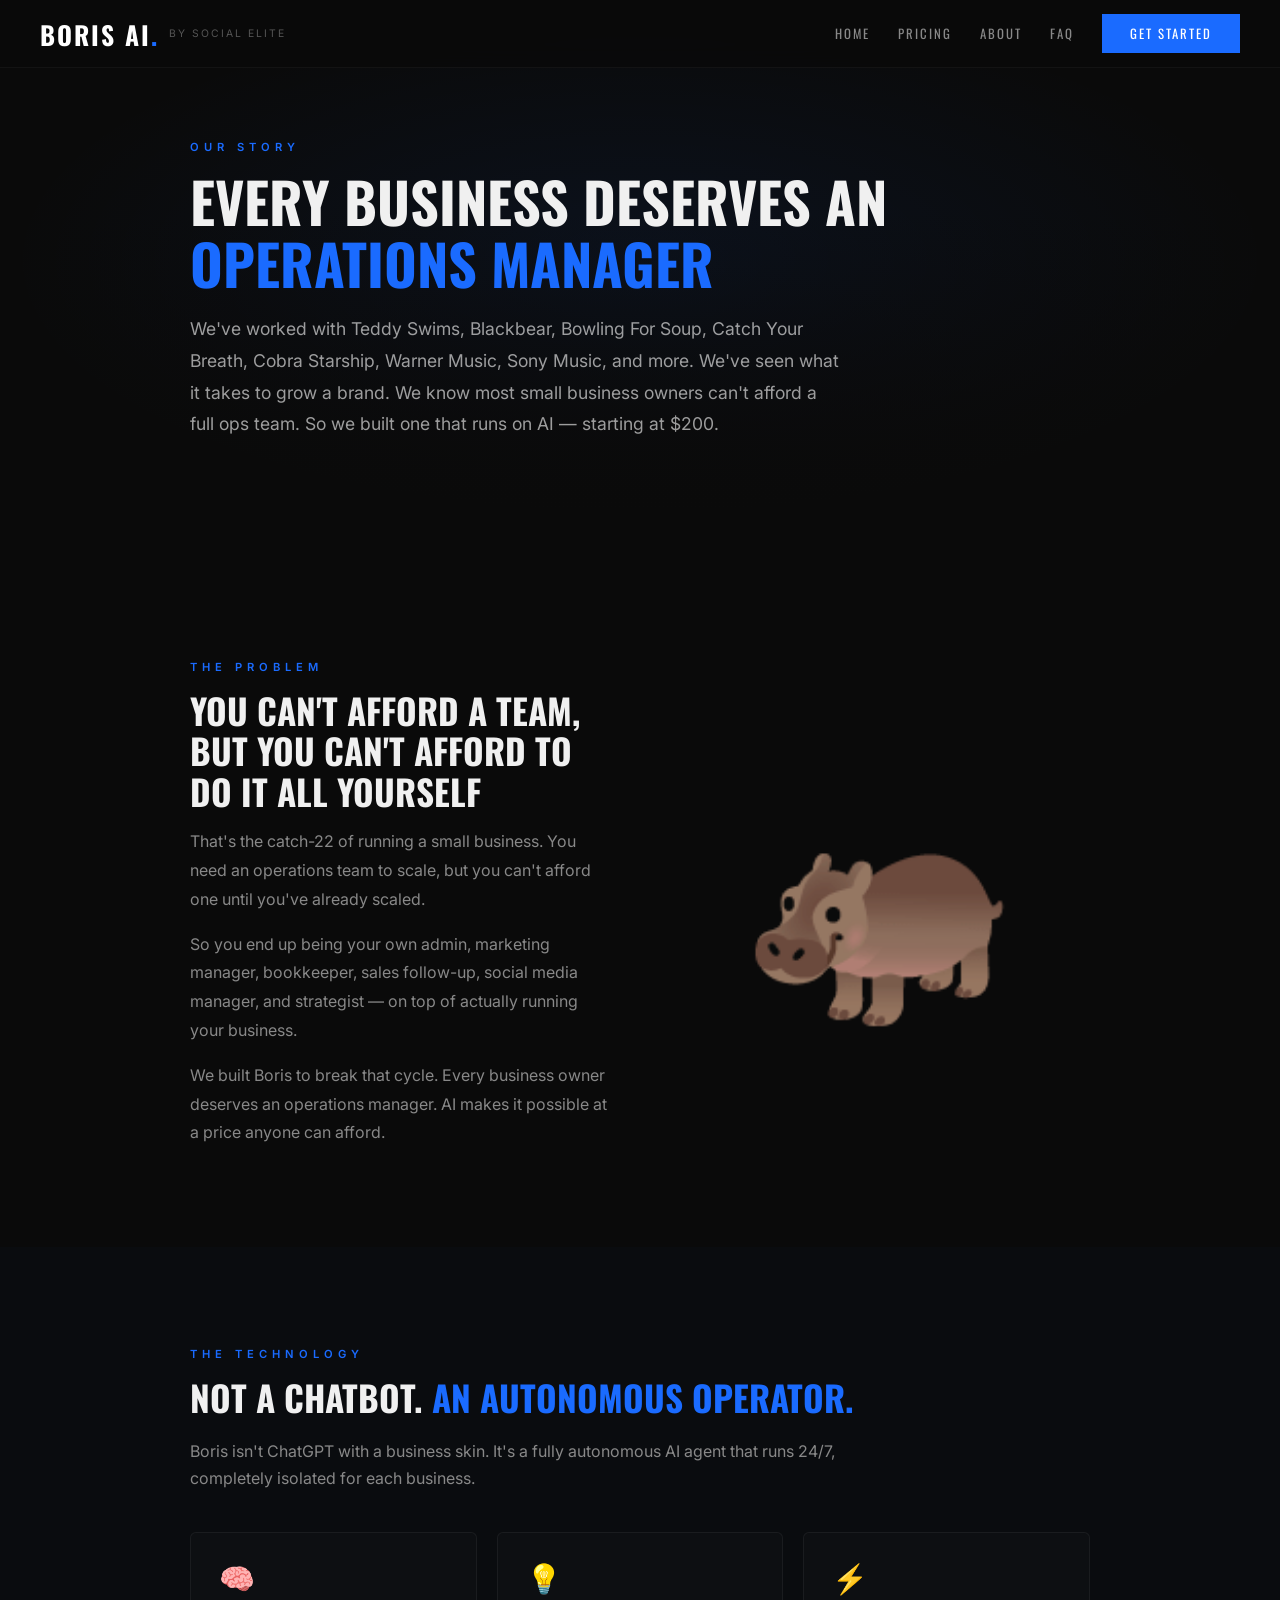
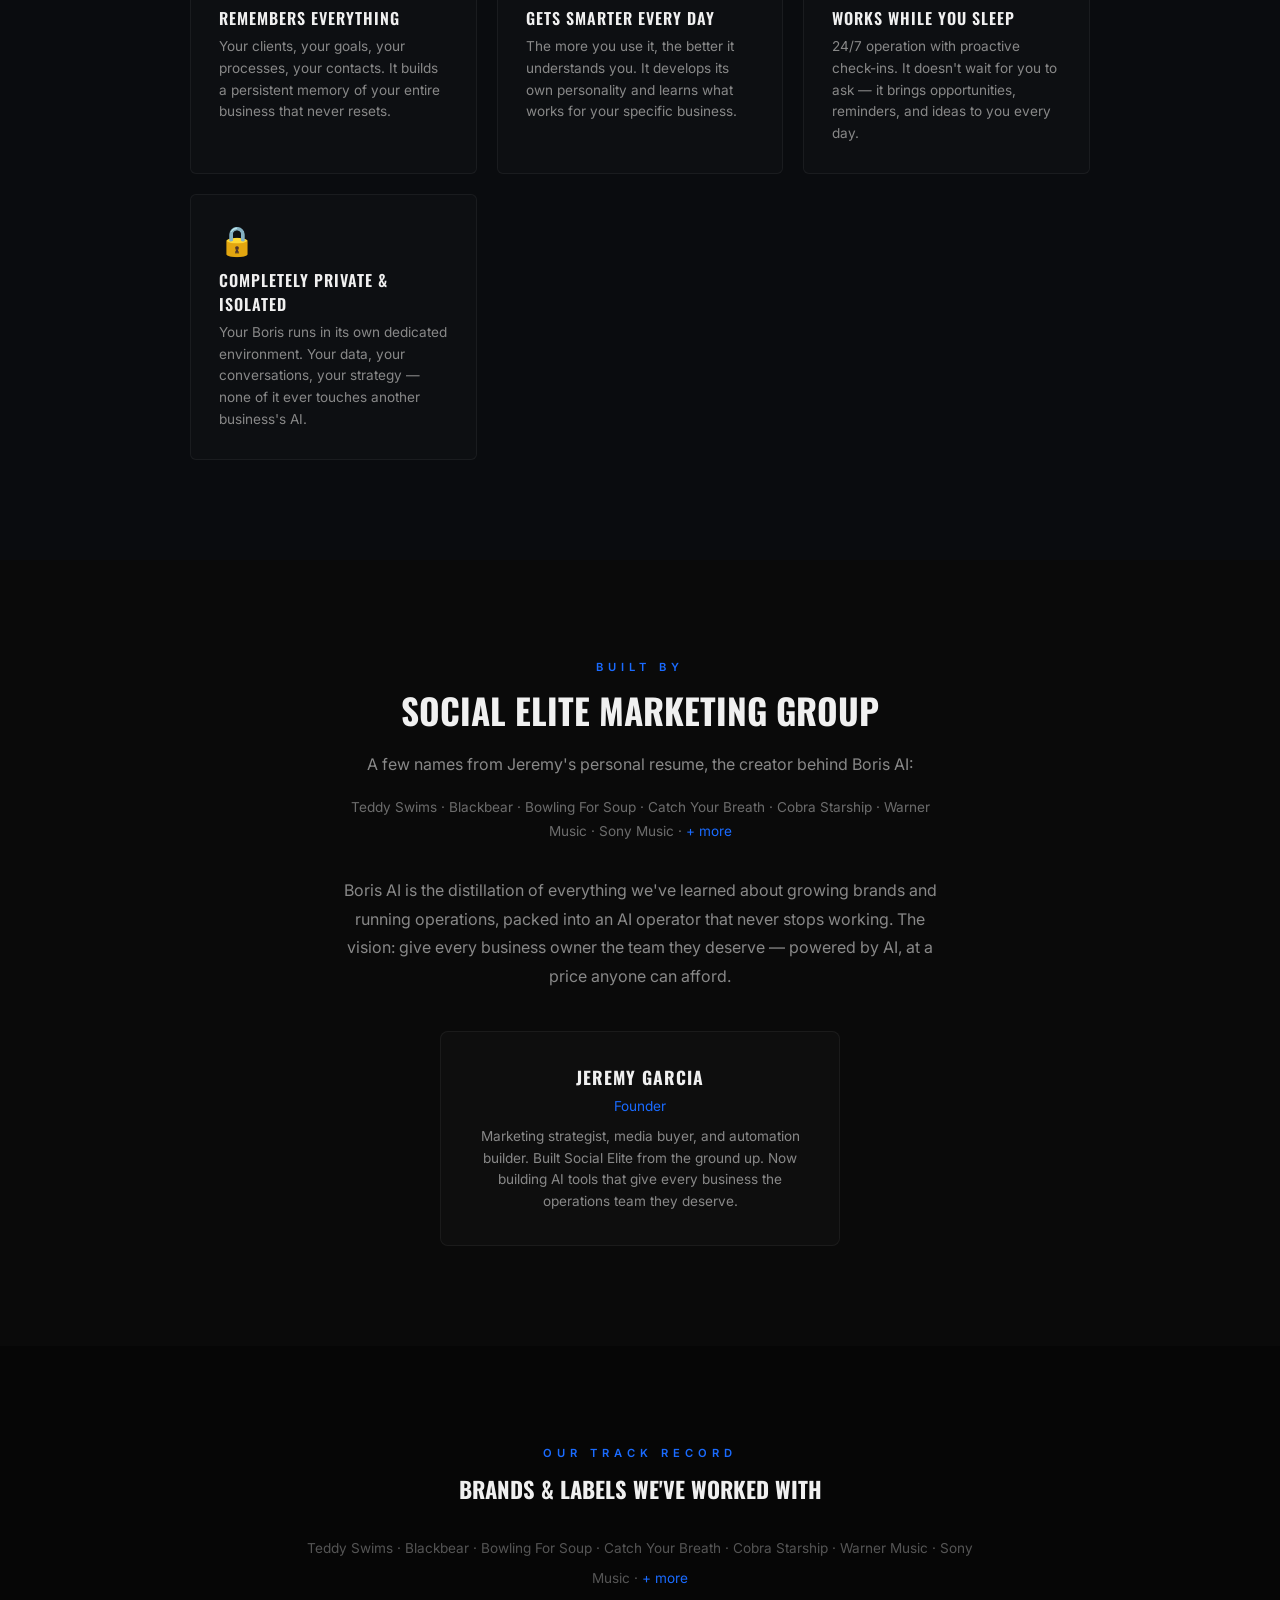
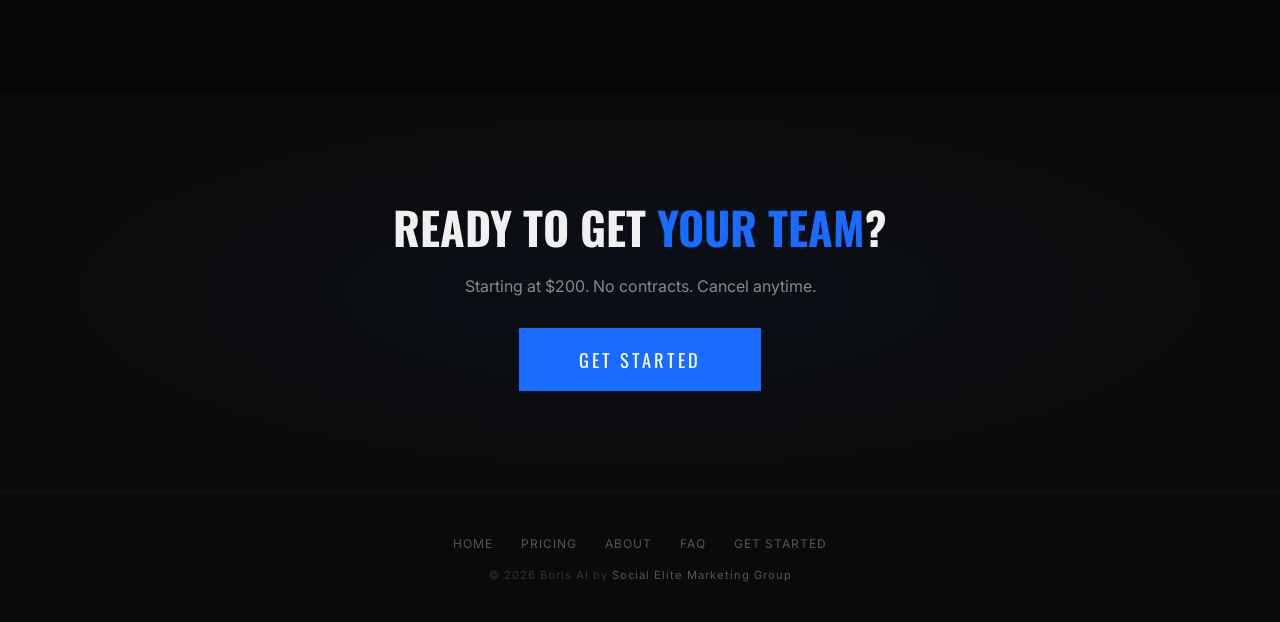
==== about.html @ d29c29d2 "Boris AI v1: business-focused AI operations manager site Complete landing site cloned from Roadie st" ====
<!DOCTYPE html>
<html lang="en">
<head>
    <meta charset="UTF-8">
    <meta name="viewport" content="width=device-width, initial-scale=1.0">
    <title>About — Boris AI</title>
    <meta name="description" content="Built by Social Elite Marketing Group. Jeremy has worked with Teddy Swims, Blackbear, Bowling For Soup, Warner Music, Sony Music, and more. Now we're giving every business an AI operations manager.">
    <meta property="og:title" content="About — Boris AI">
    <meta property="og:description" content="From the team behind campaigns for major brands. Now every business gets an operations manager.">
    <link rel="stylesheet" href="styles.css">
</head>
<body>
    <nav>
        <div class="nav-brand">
            <a href="index.html" class="nav-logo">BORIS AI<span>.</span></a>
            <span class="nav-by">by Social Elite</span>
        </div>
        <button class="nav-toggle" onclick="document.querySelector('.nav-links').classList.toggle('open')">
            <span></span><span></span><span></span>
        </button>
        <div class="nav-links">
            <a href="index.html">Home</a>
            <a href="pricing.html">Pricing</a>
            <a href="about.html">About</a>
            <a href="faq.html">FAQ</a>
            <a href="purchase.html" class="nav-cta">Get Started</a>
        </div>
    </nav>

    <!-- HERO -->
    <section style="padding: 140px 20px 80px; position: relative;">
        <div style="position: absolute; top: 0; left: 0; width: 100%; height: 100%; background: radial-gradient(ellipse at center, rgba(26,107,255,0.08) 0%, transparent 70%); z-index: 0;"></div>
        <div style="position: absolute; bottom: 0; left: 0; width: 100%; height: 60%; background: linear-gradient(to top, var(--dark), transparent); z-index: 1;"></div>
        <div class="section-inner" style="position: relative; z-index: 2;">
            <p class="section-tag">Our Story</p>
            <h1 style="font-family: 'Oswald', sans-serif; font-size: clamp(2rem, 5vw, 3.5rem); font-weight: 800; text-transform: uppercase; margin-bottom: 20px; line-height: 1.1;">
                Every Business Deserves an <span style="color: var(--blue);">Operations Manager</span>
            </h1>
            <p style="font-size: 1.1rem; color: rgba(255,255,255,0.6); line-height: 1.8; max-width: 650px;">We've worked with Teddy Swims, Blackbear, Bowling For Soup, Catch Your Breath, Cobra Starship, Warner Music, Sony Music, and more. We've seen what it takes to grow a brand. We know most small business owners can't afford a full ops team. So we built one that runs on AI — starting at $200.</p>
        </div>
    </section>

    <!-- THE PROBLEM -->
    <section class="section">
        <div class="section-inner">
            <div class="two-col">
                <div>
                    <p class="section-tag">The Problem</p>
                    <h2 style="font-family: 'Oswald', sans-serif; font-size: clamp(1.6rem, 3vw, 2.2rem); font-weight: 700; text-transform: uppercase; margin-bottom: 16px;">You Can't Afford a Team, But You Can't Afford to Do It All Yourself</h2>
                    <p style="color: var(--gray); line-height: 1.8; margin-bottom: 16px;">That's the catch-22 of running a small business. You need an operations team to scale, but you can't afford one until you've already scaled.</p>
                    <p style="color: var(--gray); line-height: 1.8; margin-bottom: 16px;">So you end up being your own admin, marketing manager, bookkeeper, sales follow-up, social media manager, and strategist — on top of actually running your business.</p>
                    <p style="color: var(--gray); line-height: 1.8;">We built Boris to break that cycle. Every business owner deserves an operations manager. AI makes it possible at a price anyone can afford.</p>
                </div>
                <div style="font-size: 14rem; text-align: center; line-height: 1; opacity: 0.8;">
                    &#129435;
                </div>
            </div>
        </div>
    </section>

    <!-- NOT A CHATBOT -->
    <section class="section" style="background: rgba(26,107,255,0.02);">
        <div class="section-inner">
            <p class="section-tag">The Technology</p>
            <h2 style="font-family: 'Oswald', sans-serif; font-size: clamp(1.6rem, 3vw, 2.2rem); font-weight: 700; text-transform: uppercase; margin-bottom: 20px;">Not a Chatbot. <span style="color: var(--blue);">An Autonomous Operator.</span></h2>
            <p class="section-subtitle">Boris isn't ChatGPT with a business skin. It's a fully autonomous AI agent that runs 24/7, completely isolated for each business.</p>

            <div style="display: grid; grid-template-columns: repeat(auto-fit, minmax(250px, 1fr)); gap: 20px; margin-top: 32px;" class="about-grid">
                <div class="feature">
                    <div class="feature-icon">&#129504;</div>
                    <h3>Remembers Everything</h3>
                    <p>Your clients, your goals, your processes, your contacts. It builds a persistent memory of your entire business that never resets.</p>
                </div>
                <div class="feature">
                    <div class="feature-icon">&#128161;</div>
                    <h3>Gets Smarter Every Day</h3>
                    <p>The more you use it, the better it understands you. It develops its own personality and learns what works for your specific business.</p>
                </div>
                <div class="feature">
                    <div class="feature-icon">&#9889;</div>
                    <h3>Works While You Sleep</h3>
                    <p>24/7 operation with proactive check-ins. It doesn't wait for you to ask — it brings opportunities, reminders, and ideas to you every day.</p>
                </div>
                <div class="feature">
                    <div class="feature-icon">&#128274;</div>
                    <h3>Completely Private & Isolated</h3>
                    <p>Your Boris runs in its own dedicated environment. Your data, your conversations, your strategy — none of it ever touches another business's AI.</p>
                </div>
            </div>
        </div>
    </section>

    <!-- BUILT BY -->
    <section class="section">
        <div class="section-inner" style="text-align: center;">
            <p class="section-tag">Built By</p>
            <h2 style="font-family: 'Oswald', sans-serif; font-size: clamp(1.6rem, 3vw, 2.2rem); font-weight: 700; text-transform: uppercase; margin-bottom: 20px;">Social Elite Marketing Group</h2>
            <p style="color: var(--gray); line-height: 1.8; max-width: 600px; margin: 0 auto 16px;">A few names from Jeremy's personal resume, the creator behind Boris AI:</p>
            <p style="font-size: 0.85rem; color: rgba(255,255,255,0.4); text-align: center; max-width: 600px; margin: 0 auto 32px; line-height: 1.8;">
                Teddy Swims &middot; Blackbear &middot; Bowling For Soup &middot; Catch Your Breath &middot; Cobra Starship &middot; Warner Music &middot; Sony Music &middot; <span style="color: var(--blue);">+ more</span>
            </p>
            <p style="color: var(--gray); line-height: 1.8; max-width: 600px; margin: 0 auto 32px;">Boris AI is the distillation of everything we've learned about growing brands and running operations, packed into an AI operator that never stops working. The vision: give every business owner the team they deserve — powered by AI, at a price anyone can afford.</p>

            <div style="background: rgba(255,255,255,0.02); border: 1px solid rgba(255,255,255,0.05); border-radius: 8px; padding: 32px; max-width: 400px; margin: 40px auto 0;">
                <h3 style="font-family: 'Oswald', sans-serif; font-size: 1.1rem; text-transform: uppercase; letter-spacing: 1px; margin-bottom: 8px;">Jeremy Garcia</h3>
                <p style="font-size: 0.85rem; color: var(--blue); margin-bottom: 12px;">Founder</p>
                <p style="font-size: 0.85rem; color: var(--gray); line-height: 1.6;">Marketing strategist, media buyer, and automation builder. Built Social Elite from the ground up. Now building AI tools that give every business the operations team they deserve.</p>
            </div>
        </div>
    </section>

    <!-- PORTFOLIO PROOF -->
    <section class="section" style="background: var(--darker);">
        <div class="section-inner" style="text-align: center;">
            <p class="section-tag">Our Track Record</p>
            <h2 style="font-family: 'Oswald', sans-serif; font-size: 1.4rem; font-weight: 700; text-transform: uppercase; margin-bottom: 32px;">Brands & Labels We've Worked With</h2>
            <p style="color: #555; font-size: 0.85rem; line-height: 2.2; max-width: 700px; margin: 0 auto;">
                Teddy Swims &middot; Blackbear &middot; Bowling For Soup &middot; Catch Your Breath &middot; Cobra Starship &middot; Warner Music &middot; Sony Music &middot; <span style="color: var(--blue);">+ more</span>
            </p>
        </div>
    </section>

    <!-- CTA -->
    <section class="cta-section">
        <div class="cta-content">
            <h2 style="font-family: 'Oswald', sans-serif; font-size: clamp(1.8rem, 4vw, 2.8rem); font-weight: 800; text-transform: uppercase; margin-bottom: 16px;">Ready to Get <span style="color: var(--blue);">Your Team</span>?</h2>
            <p>Starting at $200. No contracts. Cancel anytime.</p>
            <a href="purchase.html" class="btn-primary">Get Started</a>
        </div>
    </section>

    <!-- FOOTER -->
    <footer>
        <div class="footer-links">
            <a href="index.html">Home</a>
            <a href="pricing.html">Pricing</a>
            <a href="about.html">About</a>
            <a href="faq.html">FAQ</a>
            <a href="purchase.html">Get Started</a>
        </div>
        <p>&copy; 2026 Boris AI by <a href="https://socialelitemarketinggroup.com">Social Elite Marketing Group</a></p>
    </footer>
</body>
</html>
---- styles.css ----
/* ============================================
   BORIS AI — Shared Styles
   Dark, premium, business operations aesthetic
   ============================================ */

@import url('https://fonts.googleapis.com/css2?family=Oswald:wght@400;600;700;800&family=Inter:wght@300;400;500;600&display=swap');

:root {
    --blue: #1a6bff;
    --blue-light: #4d8bff;
    --dark: #0a0a0a;
    --darker: #060606;
    --gray: #888;
    --light: #f0f0f0;
    --accent: #4d8bff;
}

* { margin: 0; padding: 0; box-sizing: border-box; }

body {
    background: var(--dark);
    color: var(--light);
    font-family: 'Inter', sans-serif;
    overflow-x: hidden;
}

/* ---- NAVIGATION ---- */
nav {
    position: fixed; top: 0; width: 100%;
    padding: 14px 40px;
    display: flex; justify-content: space-between; align-items: center;
    z-index: 100;
    background: rgba(10,10,10,0.92);
    backdrop-filter: blur(12px);
    border-bottom: 1px solid rgba(255,255,255,0.04);
}
.nav-brand { display: flex; align-items: center; gap: 10px; }
.nav-logo {
    font-family: 'Oswald', sans-serif;
    font-size: 1.6rem; font-weight: 800;
    letter-spacing: 2px; color: #fff;
    text-decoration: none;
}
.nav-logo span { color: var(--blue); }
.nav-by { font-size: 0.65rem; color: #555; letter-spacing: 2px; text-transform: uppercase; }
.nav-links { display: flex; align-items: center; gap: 28px; }
.nav-links a {
    font-family: 'Oswald', sans-serif;
    font-size: 0.8rem; letter-spacing: 2px;
    text-transform: uppercase; text-decoration: none;
    color: var(--gray); transition: color 0.3s;
}
.nav-links a:hover { color: #fff; }
.nav-cta {
    padding: 10px 28px;
    background: var(--blue); color: #fff !important;
    text-decoration: none;
    font-family: 'Oswald', sans-serif;
    font-size: 0.85rem; letter-spacing: 2px;
    text-transform: uppercase; transition: 0.3s;
}
.nav-cta:hover { background: var(--blue-light); }

/* ---- BUTTONS ---- */
.btn-primary {
    display: inline-block;
    padding: 18px 60px;
    background: var(--blue); color: #fff;
    text-decoration: none;
    font-family: 'Oswald', sans-serif;
    font-size: 1.15rem; letter-spacing: 3px;
    text-transform: uppercase;
    transition: 0.3s; border: none; cursor: pointer;
}
.btn-primary:hover { background: var(--blue-light); transform: scale(1.03); }
.btn-outline {
    display: inline-block;
    padding: 14px 40px;
    border: 1px solid rgba(255,255,255,0.15);
    color: #aaa; text-decoration: none;
    font-family: 'Oswald', sans-serif;
    font-size: 0.85rem; letter-spacing: 2px;
    text-transform: uppercase; transition: 0.3s;
}
.btn-outline:hover { border-color: var(--blue); color: var(--blue); }

/* ---- HERO ---- */
.hero {
    min-height: 100vh;
    display: flex; flex-direction: column;
    justify-content: center; align-items: center;
    text-align: center;
    padding: 120px 20px 80px;
    position: relative;
}
.hero::before {
    content: ''; position: absolute; top: 0; left: 0;
    width: 100%; height: 100%;
    background: radial-gradient(ellipse at center, rgba(26,107,255,0.08) 0%, transparent 70%);
    z-index: 0;
}
.hero::after {
    content: ''; position: absolute; bottom: 0; left: 0;
    width: 100%; height: 40%;
    background: linear-gradient(to top, var(--dark), transparent);
    z-index: 1;
}
.hero-content { position: relative; z-index: 2; max-width: 850px; }
.hero-tag {
    font-size: 0.85rem; letter-spacing: 5px;
    text-transform: uppercase; color: var(--blue);
    margin-bottom: 20px; font-weight: 500;
}
.hero h1 {
    font-family: 'Oswald', sans-serif;
    font-size: clamp(2.5rem, 7vw, 4.8rem);
    font-weight: 800; text-transform: uppercase;
    line-height: 1.05; margin-bottom: 24px;
}
.hero h1 span { color: var(--blue); }
.hero-sub {
    font-size: 1.1rem; color: rgba(255,255,255,0.6);
    max-width: 620px; margin: 0 auto 40px;
    line-height: 1.7; font-weight: 300;
}
.hero-price {
    font-family: 'Oswald', sans-serif;
    font-size: 3rem; font-weight: 800; margin-bottom: 4px;
}
.hero-price-note {
    font-size: 0.85rem; color: var(--gray);
    margin-bottom: 32px; letter-spacing: 1px;
}
.hero-proof {
    margin-top: 32px; font-size: 0.75rem;
    color: #444; letter-spacing: 1px; text-transform: uppercase;
}

/* ---- PROOF BAR ---- */
.proof-bar {
    background: var(--darker); padding: 20px;
    text-align: center;
    border-top: 1px solid rgba(255,255,255,0.03);
    border-bottom: 1px solid rgba(255,255,255,0.03);
}
.proof-bar p { font-size: 0.8rem; color: #555; letter-spacing: 2px; text-transform: uppercase; }
.proof-bar span { color: var(--blue); font-weight: 600; }

/* ---- SECTIONS ---- */
.section { padding: 100px 20px; }
.section-inner { max-width: 900px; margin: 0 auto; }
.section-tag {
    font-size: 0.7rem; letter-spacing: 5px;
    text-transform: uppercase; color: var(--blue);
    margin-bottom: 16px; font-weight: 600;
}
.section h2 {
    font-family: 'Oswald', sans-serif;
    font-size: clamp(1.8rem, 4vw, 2.8rem);
    font-weight: 700; text-transform: uppercase;
    margin-bottom: 20px; line-height: 1.15;
}
.section-subtitle {
    font-size: 1rem; color: var(--gray);
    line-height: 1.7; margin-bottom: 40px; max-width: 650px;
}

/* ---- PAIN LIST ---- */
.pain-list { list-style: none; }
.pain-list li {
    padding: 14px 0;
    border-bottom: 1px solid rgba(255,255,255,0.04);
    font-size: 1rem; color: #bbb;
    display: flex; gap: 12px; align-items: flex-start;
}
.pain-list li::before {
    content: '\2715'; color: var(--blue);
    font-weight: 700; font-size: 1.1rem;
    flex-shrink: 0; margin-top: 1px;
}

/* ---- TWO COLUMNS ---- */
.two-col {
    display: grid; grid-template-columns: 1fr 1fr;
    gap: 60px; align-items: center; margin-top: 40px;
}
.two-col img { width: 100%; border-radius: 4px; }

/* ---- FEATURES GRID ---- */
.features {
    display: grid;
    grid-template-columns: repeat(auto-fit, minmax(260px, 1fr));
    gap: 20px; margin-top: 40px;
}
.feature {
    background: rgba(255,255,255,0.015);
    border: 1px solid rgba(255,255,255,0.05);
    border-radius: 6px; padding: 28px; transition: 0.3s;
}
.feature:hover { border-color: rgba(26,107,255,0.3); background: rgba(26,107,255,0.03); }
.feature-icon { font-size: 1.8rem; margin-bottom: 10px; }
.feature h3 {
    font-family: 'Oswald', sans-serif;
    font-size: 1rem; font-weight: 600;
    text-transform: uppercase; letter-spacing: 1px;
    margin-bottom: 6px;
}
.feature p { font-size: 0.85rem; color: var(--gray); line-height: 1.6; }

/* ---- TABS ---- */
.tabs {
    display: flex; gap: 0; margin-bottom: 40px;
    border-bottom: 2px solid rgba(255,255,255,0.06);
}
.tab {
    padding: 14px 28px;
    font-family: 'Oswald', sans-serif;
    font-size: 0.9rem; letter-spacing: 2px;
    text-transform: uppercase; color: var(--gray);
    cursor: pointer; transition: 0.3s;
    border-bottom: 2px solid transparent;
    margin-bottom: -2px;
}
.tab.active { color: var(--blue); border-bottom-color: var(--blue); }
.tab:hover { color: #ddd; }
.tab-content { display: none; }
.tab-content.active { display: block; }

/* ---- STEPS ---- */
.steps { counter-reset: step; margin-top: 40px; }
.step {
    display: flex; gap: 24px; padding: 28px 0;
    border-bottom: 1px solid rgba(255,255,255,0.04);
    align-items: flex-start;
}
.step-num {
    counter-increment: step;
    font-family: 'Oswald', sans-serif;
    font-size: 2.5rem; font-weight: 800;
    color: var(--blue); line-height: 1;
    flex-shrink: 0; width: 50px;
}
.step-num::before { content: counter(step); }
.step h3 {
    font-family: 'Oswald', sans-serif;
    font-size: 1.15rem; font-weight: 600;
    text-transform: uppercase; letter-spacing: 1px;
    margin-bottom: 4px;
}
.step p { font-size: 0.9rem; color: var(--gray); line-height: 1.6; }

/* ---- VALUE STACK ---- */
.stack-bg {
    background: linear-gradient(180deg, transparent 0%, rgba(26,107,255,0.03) 50%, transparent 100%);
}
.stack-items { max-width: 700px; margin: 40px auto 0; }
.stack-item {
    display: flex; justify-content: space-between; align-items: center;
    padding: 12px 0; border-bottom: 1px solid rgba(255,255,255,0.04);
}
.stack-item span:first-child { font-size: 0.95rem; color: #ccc; }
.stack-item span:last-child {
    font-family: 'Oswald', sans-serif;
    font-size: 0.95rem; color: #555; text-decoration: line-through;
}
.stack-total {
    display: flex; justify-content: space-between; align-items: center;
    padding: 24px 0; margin-top: 16px;
    border-top: 2px solid var(--blue);
    max-width: 700px; margin-left: auto; margin-right: auto;
}
.stack-total span:first-child {
    font-family: 'Oswald', sans-serif;
    font-size: 1.3rem; font-weight: 700;
    text-transform: uppercase; letter-spacing: 2px;
}
.stack-total span:last-child {
    font-family: 'Oswald', sans-serif;
    font-size: 2.5rem; font-weight: 800; color: var(--blue);
}

/* ---- CTA SECTION ---- */
.cta-section {
    padding: 100px 20px; text-align: center; position: relative;
}
.cta-section::before {
    content: ''; position: absolute; top: 0; left: 0;
    width: 100%; height: 100%;
    background: radial-gradient(ellipse at center, rgba(26,107,255,0.06) 0%, transparent 70%);
    z-index: 0;
}
.cta-content { position: relative; z-index: 1; }
.cta-content h2 {
    font-family: 'Oswald', sans-serif;
    font-size: clamp(2rem, 5vw, 3.5rem);
    font-weight: 800; text-transform: uppercase; margin-bottom: 16px;
}
.cta-content h2 span { color: var(--blue); }
.cta-content p {
    font-size: 1rem; color: var(--gray);
    margin-bottom: 32px; max-width: 550px;
    margin-left: auto; margin-right: auto;
}
.guarantee { margin-top: 20px; font-size: 0.8rem; color: #555; letter-spacing: 1px; }

/* ---- FAQ GRID ---- */
.faq-grid {
    margin-top: 40px;
    display: grid;
    grid-template-columns: repeat(auto-fit, minmax(300px, 1fr));
    gap: 24px;
}
.faq-item {
    padding: 24px;
    background: rgba(255,255,255,0.015);
    border: 1px solid rgba(255,255,255,0.04);
    border-radius: 4px;
}
.faq-q { font-weight: 600; font-size: 0.95rem; margin-bottom: 8px; color: #ddd; }
.faq-a { font-size: 0.85rem; color: var(--gray); line-height: 1.6; }

/* ---- PRICING CARDS ---- */
.pricing-grid {
    display: grid;
    grid-template-columns: repeat(auto-fit, minmax(280px, 1fr));
    gap: 24px; text-align: left;
}
.price-card {
    background: rgba(255,255,255,0.02);
    border: 1px solid rgba(255,255,255,0.06);
    border-radius: 8px; padding: 36px 28px;
    position: relative;
}
.price-card.featured {
    background: rgba(26,107,255,0.06);
    border: 2px solid var(--blue);
    transform: scale(1.02);
}
.price-card .badge {
    position: absolute; top: -12px; left: 50%;
    transform: translateX(-50%);
    background: var(--blue); color: #fff;
    font-family: 'Oswald', sans-serif;
    font-size: 0.7rem; letter-spacing: 2px;
    padding: 4px 16px; text-transform: uppercase;
}
.price-card .tier-name {
    font-family: 'Oswald', sans-serif;
    font-size: 0.75rem; letter-spacing: 3px;
    text-transform: uppercase; color: var(--gray);
    margin-bottom: 8px;
}
.price-card.featured .tier-name { color: var(--blue); }
.price-card .tier-price {
    font-family: 'Oswald', sans-serif;
    font-size: 2.8rem; font-weight: 800; margin-bottom: 4px;
}
.price-card .tier-note {
    font-size: 0.8rem; color: var(--gray); margin-bottom: 24px;
}
.price-card ul { list-style: none; margin-bottom: 28px; }
.price-card li {
    padding: 6px 0; font-size: 0.85rem; color: #bbb;
}
.price-card li.highlight { color: #ddd; font-weight: 500; }
.price-card .tier-cost {
    font-size: 0.75rem; color: #666; margin-bottom: 12px;
}
.price-card .btn-primary {
    display: block; text-align: center;
    padding: 14px; font-size: 0.95rem;
}

/* ---- ADD-ONS ---- */
.addon-grid {
    display: grid;
    grid-template-columns: repeat(auto-fit, minmax(240px, 1fr));
    gap: 16px; margin-top: 30px;
}
.addon-card {
    background: rgba(255,255,255,0.02);
    border: 1px solid rgba(255,255,255,0.06);
    border-radius: 8px; padding: 24px;
}
.addon-card h4 {
    font-family: 'Oswald', sans-serif;
    font-size: 0.9rem; font-weight: 600;
    text-transform: uppercase; letter-spacing: 1px;
    margin-bottom: 6px;
}
.addon-card .addon-price {
    font-family: 'Oswald', sans-serif;
    font-size: 1.3rem; font-weight: 800;
    color: var(--blue); margin-bottom: 8px;
}
.addon-card p { font-size: 0.8rem; color: var(--gray); line-height: 1.5; }

/* ---- PURCHASE FLOW ---- */
.flow-steps {
    display: flex; justify-content: center;
    gap: 0; margin: 50px 0 60px; flex-wrap: wrap;
}
.flow-step {
    text-align: center; padding: 20px 24px;
    position: relative; flex: 1; min-width: 160px;
}
.flow-step-num {
    width: 48px; height: 48px;
    border-radius: 50%;
    background: rgba(26,107,255,0.15);
    border: 2px solid var(--blue);
    display: flex; align-items: center; justify-content: center;
    font-family: 'Oswald', sans-serif;
    font-size: 1.2rem; font-weight: 800; color: var(--blue);
    margin: 0 auto 12px;
}
.flow-step h4 {
    font-family: 'Oswald', sans-serif;
    font-size: 0.85rem; letter-spacing: 2px;
    text-transform: uppercase; margin-bottom: 4px;
}
.flow-step p { font-size: 0.75rem; color: var(--gray); }
.flow-step::after {
    content: ''; position: absolute;
    top: 42px; right: -20px;
    width: 40px; height: 2px;
    background: rgba(255,255,255,0.06);
}
.flow-step:last-child::after { display: none; }

/* ---- FORMS ---- */
.form-group { margin-bottom: 20px; }
.form-group label {
    display: block; margin-bottom: 6px;
    font-family: 'Oswald', sans-serif;
    font-size: 0.8rem; letter-spacing: 2px;
    text-transform: uppercase; color: var(--gray);
}
.form-group input,
.form-group select,
.form-group textarea {
    width: 100%; padding: 14px 16px;
    background: rgba(255,255,255,0.04);
    border: 1px solid rgba(255,255,255,0.08);
    border-radius: 4px; color: #fff;
    font-family: 'Inter', sans-serif;
    font-size: 0.9rem; transition: 0.3s;
}
.form-group input:focus,
.form-group select:focus,
.form-group textarea:focus {
    outline: none;
    border-color: var(--blue);
    background: rgba(26,107,255,0.04);
}
.form-group select option { background: #111; }

/* ---- ABOUT / TEAM ---- */
.team-card {
    display: flex; gap: 30px;
    align-items: center;
    padding: 30px;
    background: rgba(255,255,255,0.02);
    border: 1px solid rgba(255,255,255,0.06);
    border-radius: 8px;
}
.team-card img {
    width: 120px; height: 120px;
    border-radius: 50%; object-fit: cover;
    border: 2px solid var(--blue);
}
.team-card h3 {
    font-family: 'Oswald', sans-serif;
    font-size: 1.2rem; font-weight: 700;
    text-transform: uppercase; letter-spacing: 1px;
    margin-bottom: 4px;
}
.team-card .team-role {
    font-size: 0.8rem; color: var(--blue);
    letter-spacing: 2px; text-transform: uppercase;
    margin-bottom: 10px;
}
.team-card p { font-size: 0.85rem; color: var(--gray); line-height: 1.6; }

/* ---- SUCCESS PAGE ---- */
.success-icon {
    font-size: 4rem; margin-bottom: 20px;
}
.success-steps {
    max-width: 600px; margin: 40px auto 0;
    text-align: left;
}
.success-step {
    display: flex; gap: 16px;
    padding: 20px 0;
    border-bottom: 1px solid rgba(255,255,255,0.04);
}
.success-step-icon {
    width: 40px; height: 40px;
    border-radius: 50%;
    background: rgba(26,107,255,0.1);
    display: flex; align-items: center; justify-content: center;
    font-size: 1.2rem; flex-shrink: 0;
}
.success-step h4 {
    font-family: 'Oswald', sans-serif;
    font-size: 0.95rem; font-weight: 600;
    text-transform: uppercase; letter-spacing: 1px;
    margin-bottom: 4px;
}
.success-step p { font-size: 0.85rem; color: var(--gray); line-height: 1.5; }

/* ---- FOOTER ---- */
footer {
    text-align: center; padding: 40px 20px;
    border-top: 1px solid rgba(255,255,255,0.04);
}
footer .footer-links {
    margin-bottom: 16px;
}
footer .footer-links a {
    color: #555; text-decoration: none;
    font-size: 0.75rem; letter-spacing: 1px;
    text-transform: uppercase; margin: 0 12px;
    transition: color 0.3s;
}
footer .footer-links a:hover { color: var(--blue); }
footer p { color: #333; font-size: 0.7rem; letter-spacing: 1px; }
footer a { color: #555; text-decoration: none; }

/* ---- PAGE HERO (smaller, for inner pages) ---- */
.page-hero {
    padding: 140px 20px 60px;
    text-align: center;
    position: relative;
}
.page-hero::before {
    content: ''; position: absolute; top: 0; left: 0;
    width: 100%; height: 100%;
    background: radial-gradient(ellipse at center, rgba(26,107,255,0.06) 0%, transparent 70%);
    z-index: 0;
}
.page-hero-content { position: relative; z-index: 1; }
.page-hero h1 {
    font-family: 'Oswald', sans-serif;
    font-size: clamp(2rem, 5vw, 3.5rem);
    font-weight: 800; text-transform: uppercase;
    line-height: 1.1; margin-bottom: 16px;
}
.page-hero h1 span { color: var(--blue); }
.page-hero p {
    font-size: 1rem; color: var(--gray);
    max-width: 550px; margin: 0 auto;
    line-height: 1.7;
}

/* ---- MOBILE HAMBURGER ---- */
.nav-toggle { display: none; background: none; border: none; cursor: pointer; padding: 4px; }
.nav-toggle span {
    display: block; width: 24px; height: 2px;
    background: #fff; margin: 5px 0; transition: 0.3s;
}

/* ---- FAQ ACCORDION ---- */
.faq-accordion { margin-top: 20px; }
.faq-acc-item { border-bottom: 1px solid rgba(255,255,255,0.06); }
.faq-acc-q {
    display: flex; justify-content: space-between; align-items: center;
    padding: 24px 0; cursor: pointer; transition: 0.3s;
}
.faq-acc-q:hover { color: var(--blue); }
.faq-acc-q span:first-child {
    font-family: 'Oswald', sans-serif;
    font-size: 1.05rem; font-weight: 600;
    text-transform: uppercase; letter-spacing: 1px;
}
.faq-arrow {
    font-family: 'Oswald', sans-serif;
    font-size: 1.5rem; color: var(--blue);
    transition: transform 0.3s; flex-shrink: 0;
}
.faq-acc-item.open .faq-arrow { transform: rotate(45deg); }
.faq-acc-a {
    max-height: 0; overflow: hidden;
    transition: max-height 0.4s ease, padding 0.4s ease;
    padding: 0 0;
}
.faq-acc-item.open .faq-acc-a {
    max-height: 500px; padding: 0 0 24px;
}
.faq-acc-a p {
    font-size: 0.9rem; color: var(--gray);
    line-height: 1.7; margin-bottom: 10px;
}
.faq-acc-a p:last-child { margin-bottom: 0; }

/* ---- RESPONSIVE ---- */
@media (max-width: 768px) {
    .two-col { grid-template-columns: 1fr; gap: 30px; }
    .pricing-grid { grid-template-columns: 1fr; }
    .price-card.featured { transform: none; }
    .flow-steps { flex-direction: column; align-items: center; }
    .flow-step::after { display: none; }
    .team-card { flex-direction: column; text-align: center; }
    .about-grid { grid-template-columns: 1fr !important; }
}

@media (max-width: 600px) {
    nav { padding: 10px 16px; }
    .nav-by { display: none; }
    .nav-links { display: none; position: absolute; top: 100%; left: 0; width: 100%; flex-direction: column; background: rgba(10,10,10,0.98); padding: 20px; gap: 16px; border-bottom: 1px solid rgba(255,255,255,0.04); }
    .nav-links.open { display: flex; }
    .nav-toggle { display: block; }
    .hero { padding: 100px 16px 60px; }
    .step { flex-direction: column; gap: 10px; }
    .step-num { width: auto; }
    .features { grid-template-columns: 1fr; }
    .tabs { flex-wrap: wrap; }
    .tab { padding: 10px 16px; font-size: 0.8rem; }
    .faq-grid { grid-template-columns: 1fr; }
    .addon-grid { grid-template-columns: 1fr; }
}

/* Client Pill Badges */
.client-pill {
    display: inline-block;
    padding: 8px 16px;
    background: rgba(255,255,255,0.06);
    border: 1px solid rgba(255,255,255,0.1);
    border-radius: 50px;
    font-size: 0.8rem;
    color: rgba(255,255,255,0.8);
    letter-spacing: 0.5px;
    white-space: nowrap;
    transition: all 0.3s;
}
.client-pill:hover {
    background: rgba(26,107,255,0.15);
    border-color: var(--blue);
    color: #fff;
}
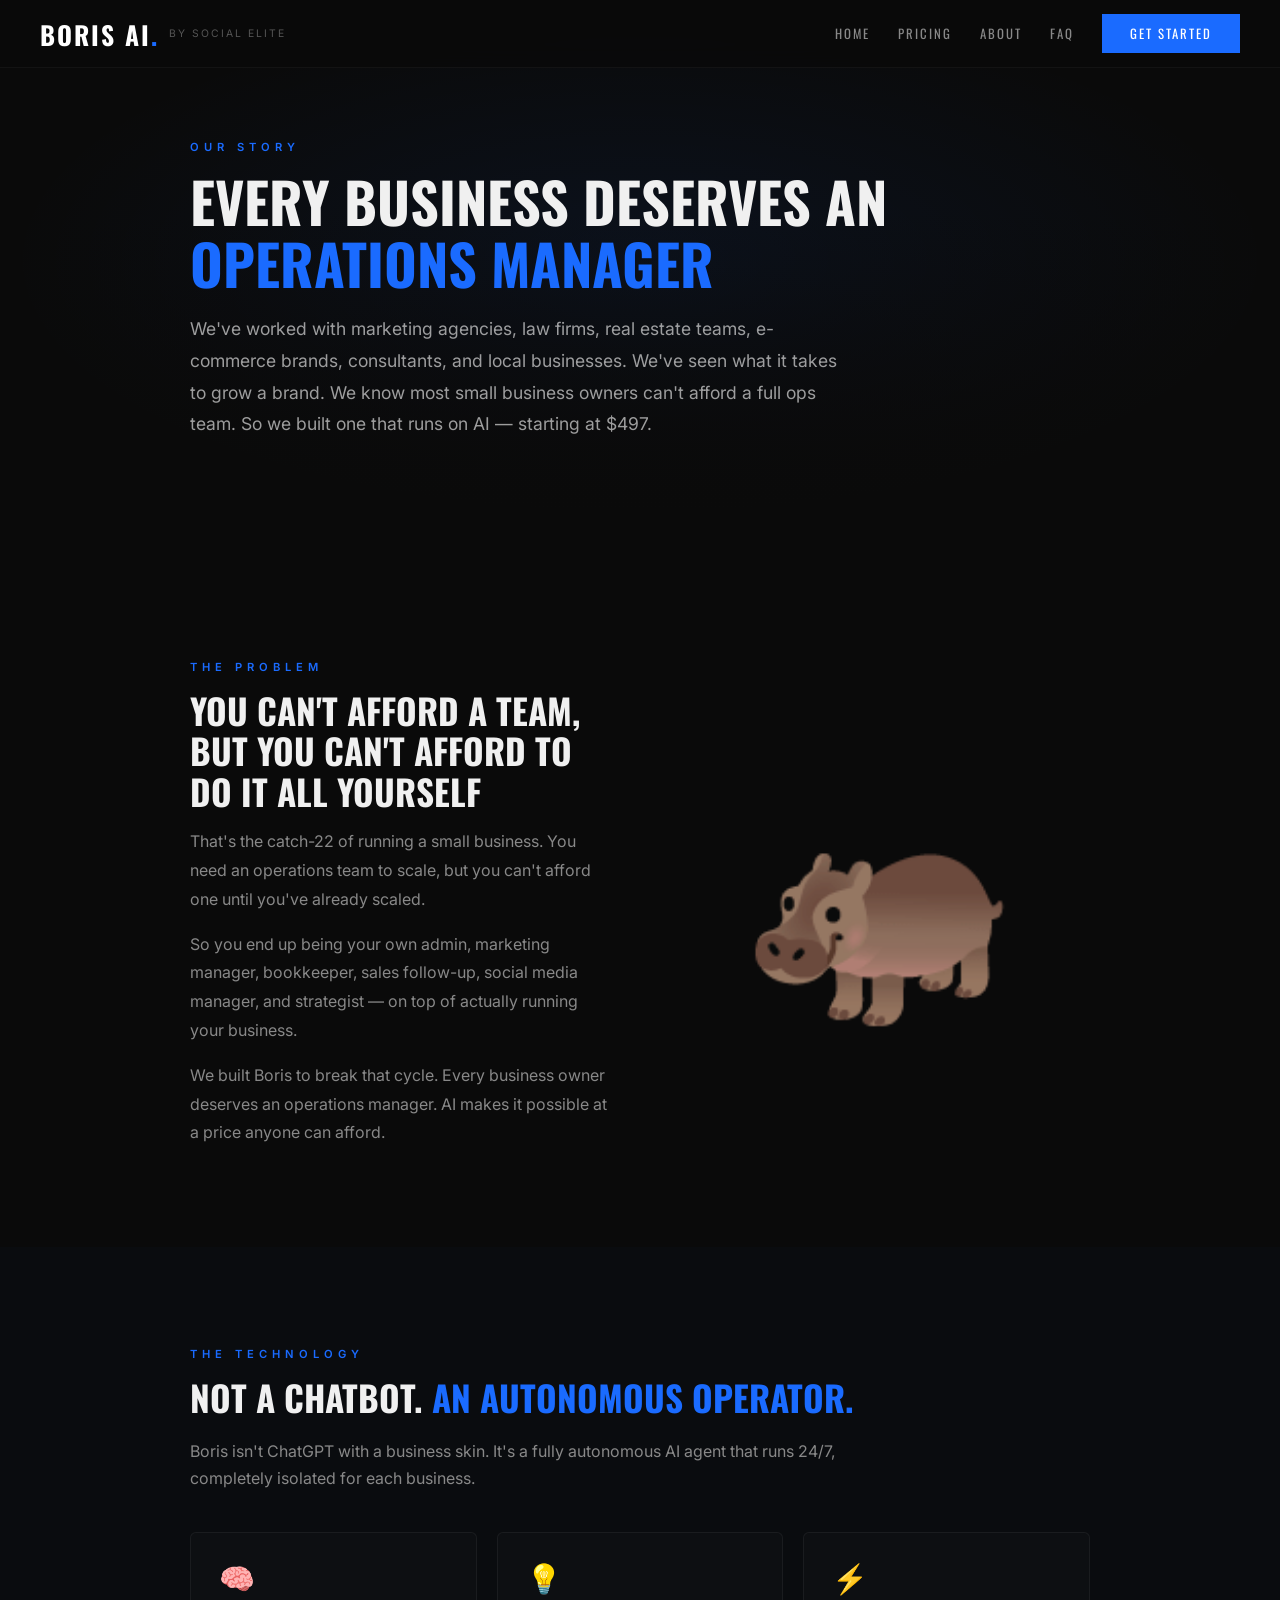
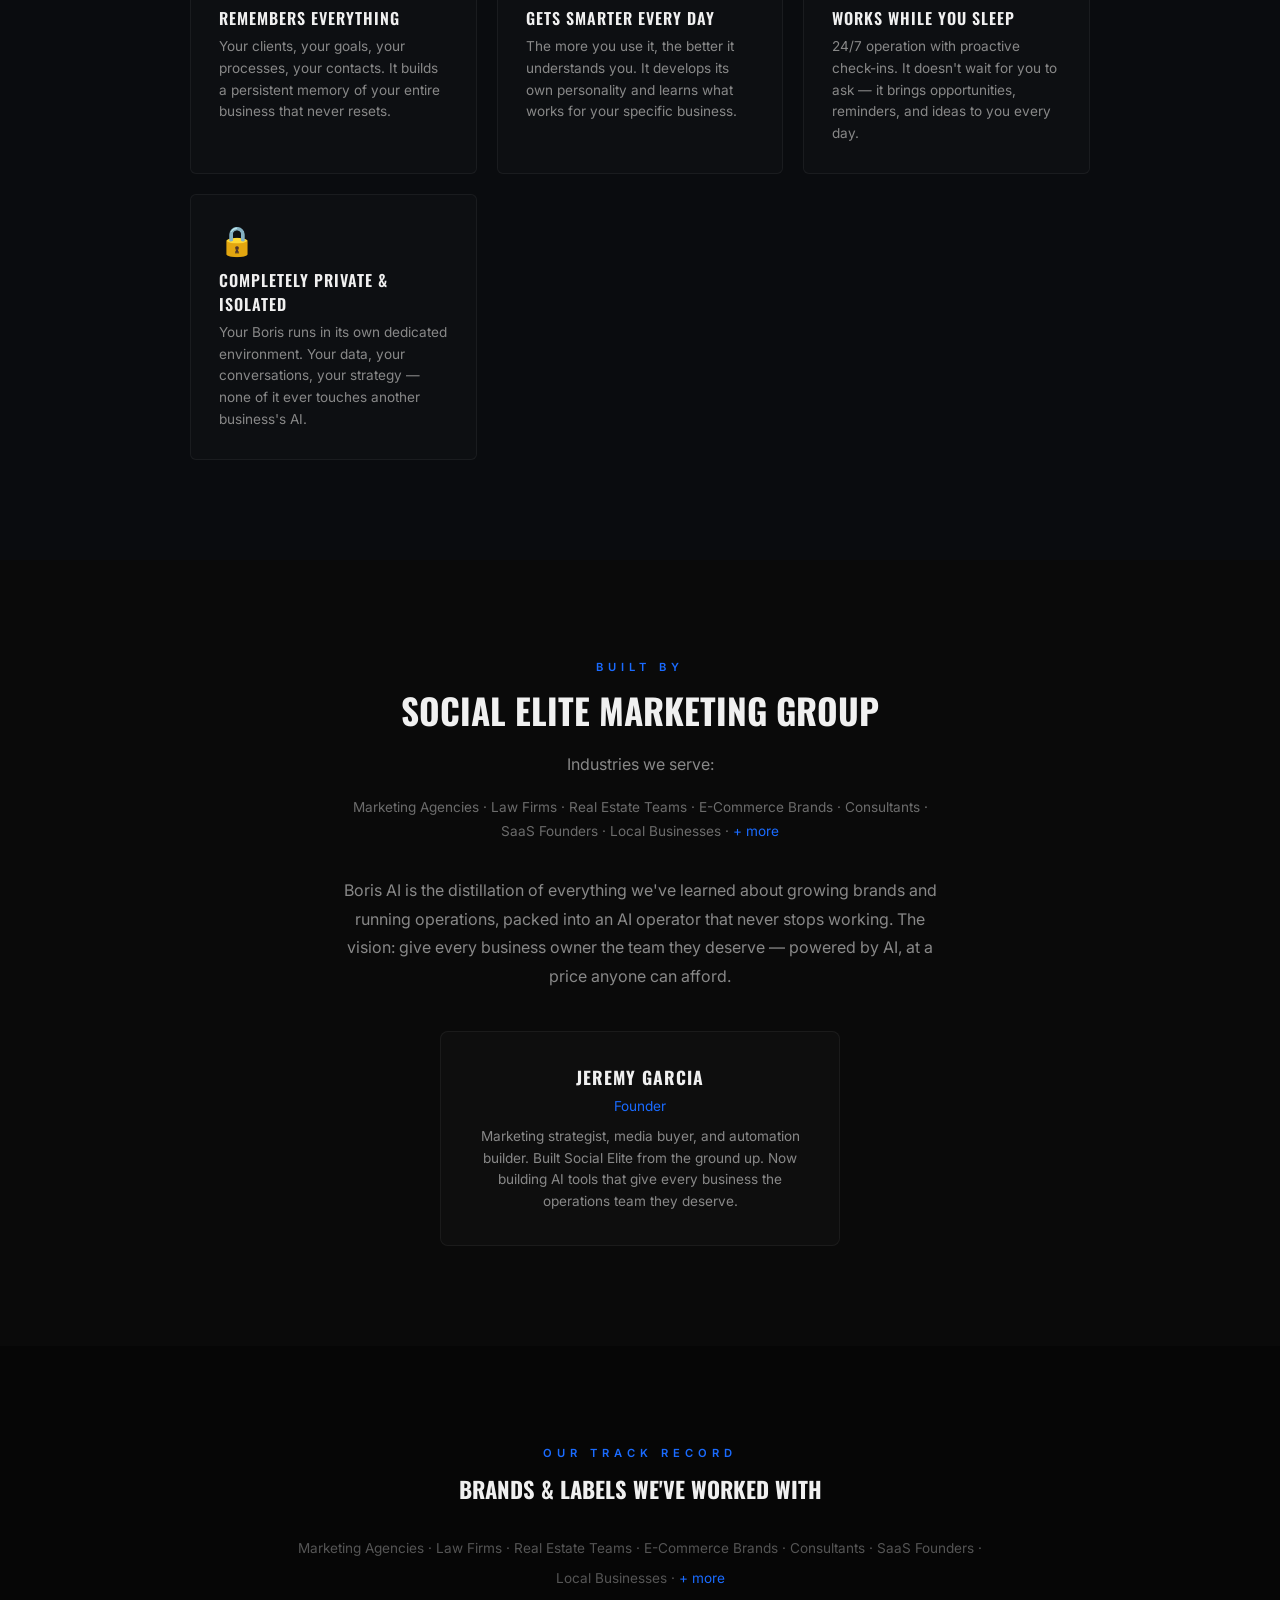
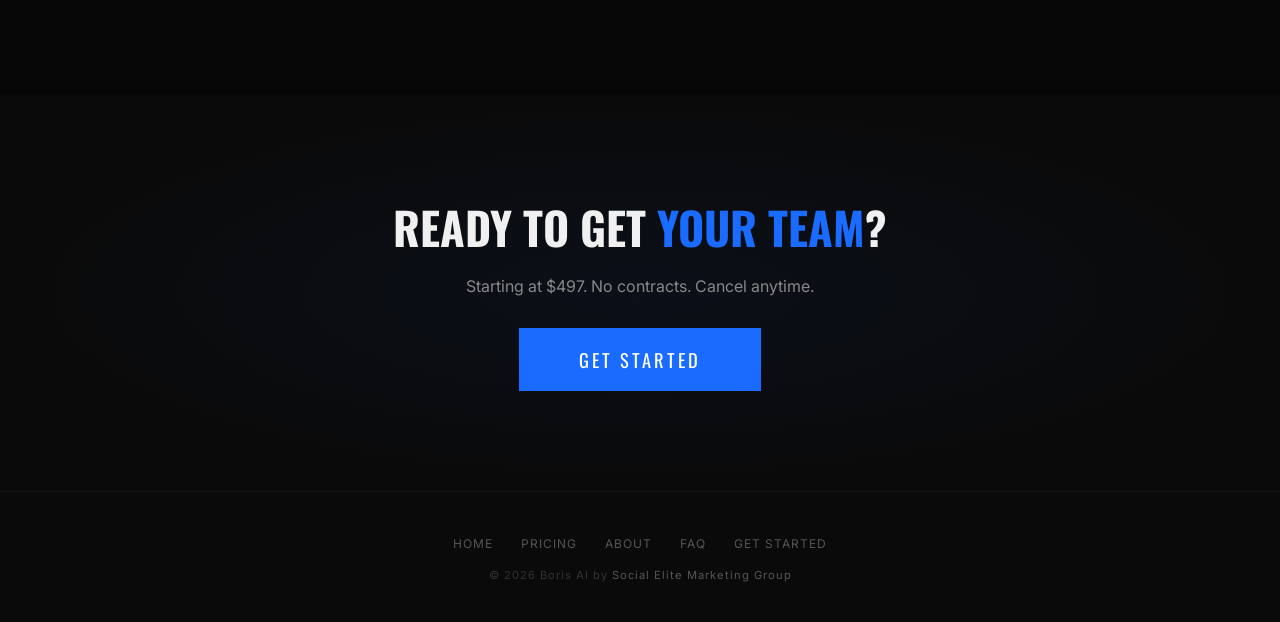
==== commit 1cf6ebfc: "Boris AI v2: premium pricing ($497/$997/$1997), business industry social proof, remove artist names" ====
--- a/about.html
+++ b/about.html
@@ -4,7 +4,7 @@
     <meta charset="UTF-8">
     <meta name="viewport" content="width=device-width, initial-scale=1.0">
     <title>About — Boris AI</title>
-    <meta name="description" content="Built by Social Elite Marketing Group. Jeremy has worked with Teddy Swims, Blackbear, Bowling For Soup, Warner Music, Sony Music, and more. Now we're giving every business an AI operations manager.">
+    <meta name="description" content="Built by Social Elite Marketing Group. Jeremy has helped marketing agencies, law firms, e-commerce brands, and local businesses scale with AI. Now we're giving every business an AI operations manager.">
     <meta property="og:title" content="About — Boris AI">
     <meta property="og:description" content="From the team behind campaigns for major brands. Now every business gets an operations manager.">
     <link rel="stylesheet" href="styles.css">
@@ -36,7 +36,7 @@
             <h1 style="font-family: 'Oswald', sans-serif; font-size: clamp(2rem, 5vw, 3.5rem); font-weight: 800; text-transform: uppercase; margin-bottom: 20px; line-height: 1.1;">
                 Every Business Deserves an <span style="color: var(--blue);">Operations Manager</span>
             </h1>
-            <p style="font-size: 1.1rem; color: rgba(255,255,255,0.6); line-height: 1.8; max-width: 650px;">We've worked with Teddy Swims, Blackbear, Bowling For Soup, Catch Your Breath, Cobra Starship, Warner Music, Sony Music, and more. We've seen what it takes to grow a brand. We know most small business owners can't afford a full ops team. So we built one that runs on AI — starting at $200.</p>
+            <p style="font-size: 1.1rem; color: rgba(255,255,255,0.6); line-height: 1.8; max-width: 650px;">We've worked with marketing agencies, law firms, real estate teams, e-commerce brands, consultants, and local businesses. We've seen what it takes to grow a brand. We know most small business owners can't afford a full ops team. So we built one that runs on AI — starting at $497.</p>
         </div>
     </section>
 
@@ -95,9 +95,9 @@
         <div class="section-inner" style="text-align: center;">
             <p class="section-tag">Built By</p>
             <h2 style="font-family: 'Oswald', sans-serif; font-size: clamp(1.6rem, 3vw, 2.2rem); font-weight: 700; text-transform: uppercase; margin-bottom: 20px;">Social Elite Marketing Group</h2>
-            <p style="color: var(--gray); line-height: 1.8; max-width: 600px; margin: 0 auto 16px;">A few names from Jeremy's personal resume, the creator behind Boris AI:</p>
+            <p style="color: var(--gray); line-height: 1.8; max-width: 600px; margin: 0 auto 16px;">Industries we serve:</p>
             <p style="font-size: 0.85rem; color: rgba(255,255,255,0.4); text-align: center; max-width: 600px; margin: 0 auto 32px; line-height: 1.8;">
-                Teddy Swims &middot; Blackbear &middot; Bowling For Soup &middot; Catch Your Breath &middot; Cobra Starship &middot; Warner Music &middot; Sony Music &middot; <span style="color: var(--blue);">+ more</span>
+                Marketing Agencies &middot; Law Firms &middot; Real Estate Teams &middot; E-Commerce Brands &middot; Consultants &middot; SaaS Founders &middot; Local Businesses &middot; <span style="color: var(--blue);">+ more</span>
             </p>
             <p style="color: var(--gray); line-height: 1.8; max-width: 600px; margin: 0 auto 32px;">Boris AI is the distillation of everything we've learned about growing brands and running operations, packed into an AI operator that never stops working. The vision: give every business owner the team they deserve — powered by AI, at a price anyone can afford.</p>
 
@@ -115,7 +115,7 @@
             <p class="section-tag">Our Track Record</p>
             <h2 style="font-family: 'Oswald', sans-serif; font-size: 1.4rem; font-weight: 700; text-transform: uppercase; margin-bottom: 32px;">Brands & Labels We've Worked With</h2>
             <p style="color: #555; font-size: 0.85rem; line-height: 2.2; max-width: 700px; margin: 0 auto;">
-                Teddy Swims &middot; Blackbear &middot; Bowling For Soup &middot; Catch Your Breath &middot; Cobra Starship &middot; Warner Music &middot; Sony Music &middot; <span style="color: var(--blue);">+ more</span>
+                Marketing Agencies &middot; Law Firms &middot; Real Estate Teams &middot; E-Commerce Brands &middot; Consultants &middot; SaaS Founders &middot; Local Businesses &middot; <span style="color: var(--blue);">+ more</span>
             </p>
         </div>
     </section>
@@ -124,7 +124,7 @@
     <section class="cta-section">
         <div class="cta-content">
             <h2 style="font-family: 'Oswald', sans-serif; font-size: clamp(1.8rem, 4vw, 2.8rem); font-weight: 800; text-transform: uppercase; margin-bottom: 16px;">Ready to Get <span style="color: var(--blue);">Your Team</span>?</h2>
-            <p>Starting at $200. No contracts. Cancel anytime.</p>
+            <p>Starting at $497. No contracts. Cancel anytime.</p>
             <a href="purchase.html" class="btn-primary">Get Started</a>
         </div>
     </section>
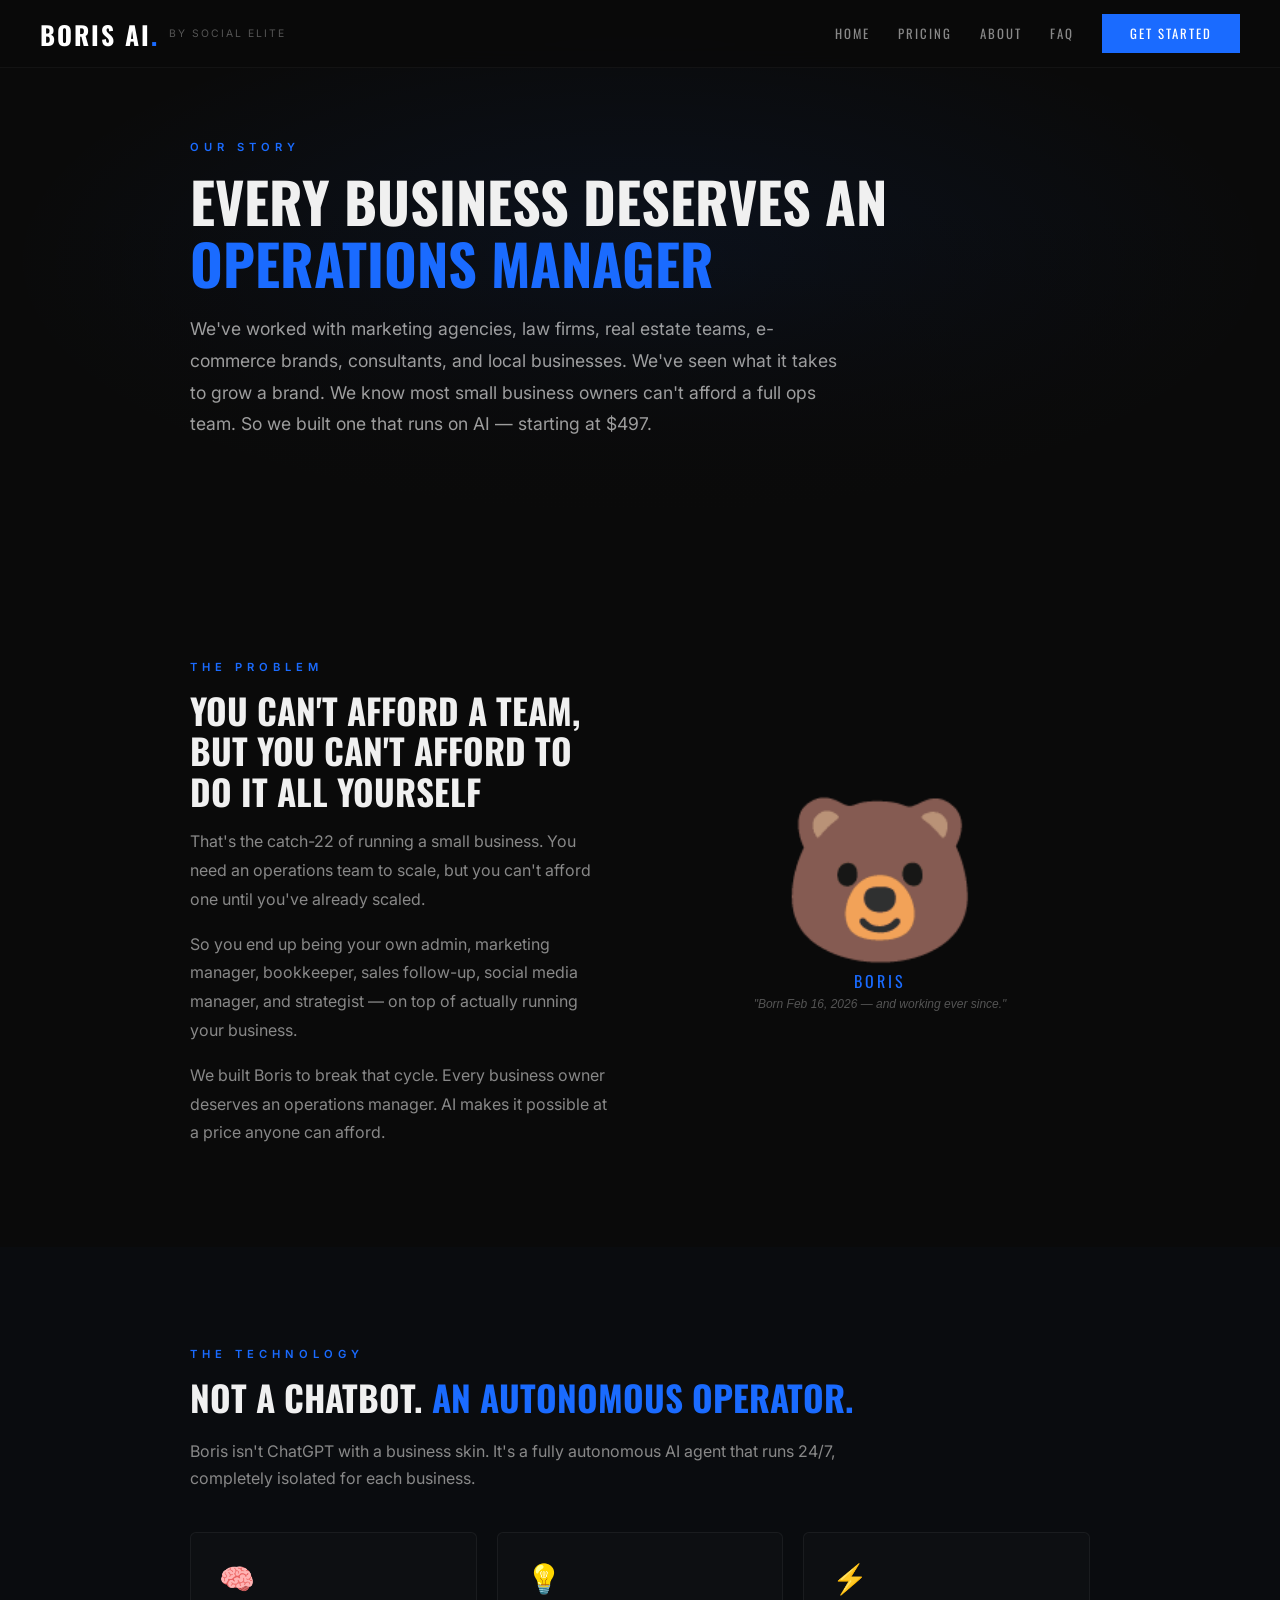
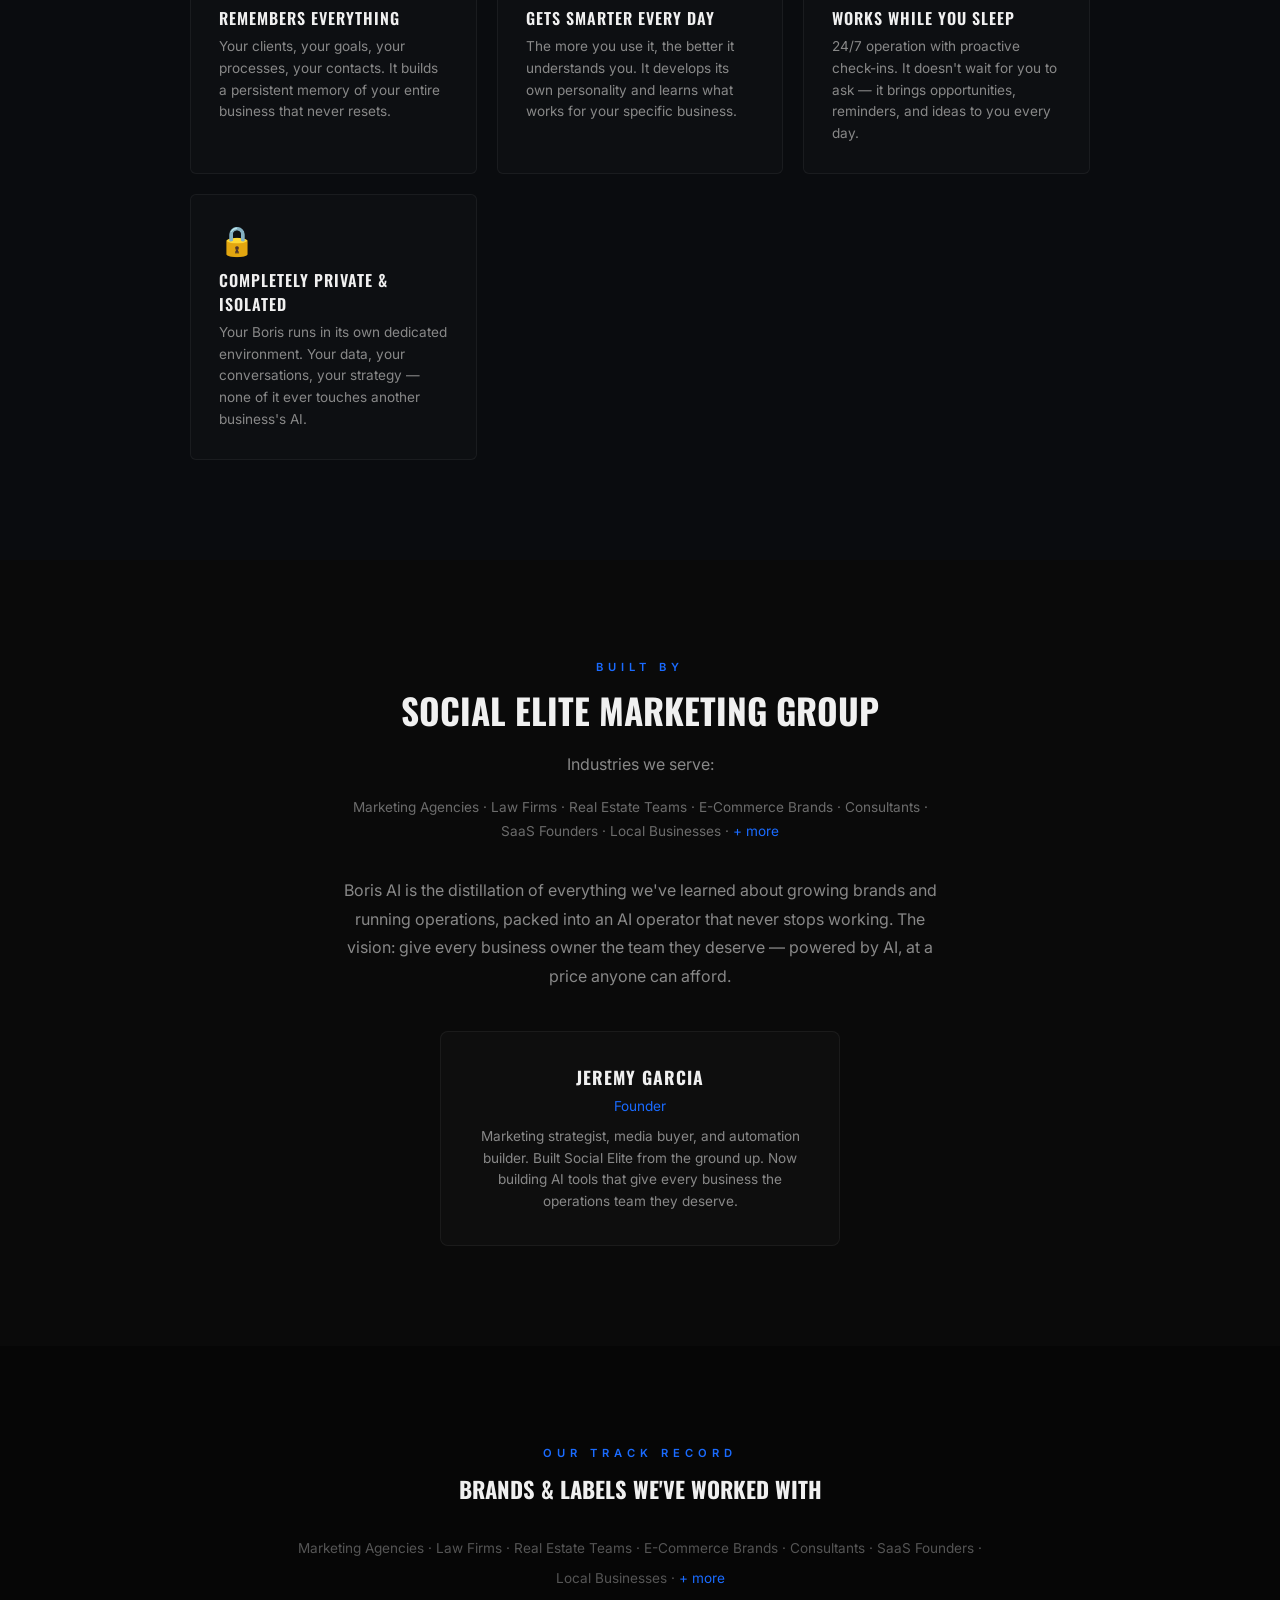
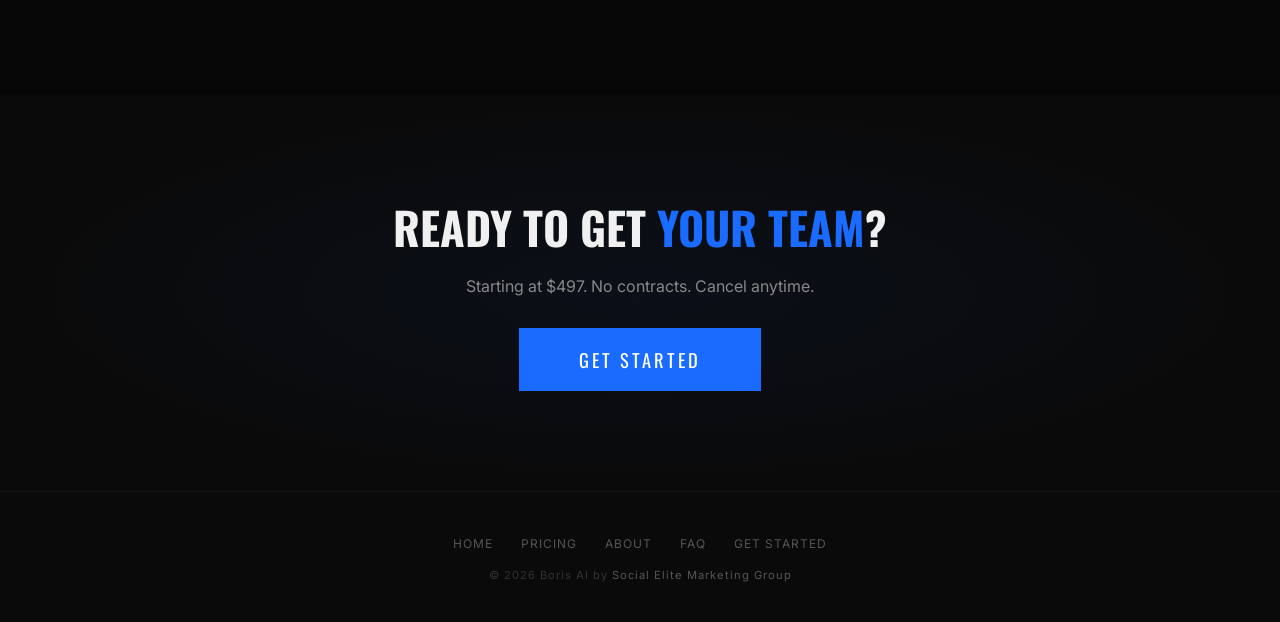
==== commit c965c4bd: "Boris AI: replace hippo with 🐻 bear + Boris identity — Laboriosus, born Feb 16 2026" ====
--- a/about.html
+++ b/about.html
@@ -51,8 +51,10 @@
                     <p style="color: var(--gray); line-height: 1.8; margin-bottom: 16px;">So you end up being your own admin, marketing manager, bookkeeper, sales follow-up, social media manager, and strategist — on top of actually running your business.</p>
                     <p style="color: var(--gray); line-height: 1.8;">We built Boris to break that cycle. Every business owner deserves an operations manager. AI makes it possible at a price anyone can afford.</p>
                 </div>
-                <div style="font-size: 14rem; text-align: center; line-height: 1; opacity: 0.8;">
-                    &#129435;
+                <div style="text-align: center;">
+                    <div style="font-size: 10rem; line-height: 1; margin-bottom: 12px;">🐻</div>
+                    <p style="font-family: 'Oswald', sans-serif; font-size: 1rem; text-transform: uppercase; letter-spacing: 3px; color: var(--blue);">Boris</p>
+                    <p style="font-size: 0.75rem; color: rgba(255,255,255,0.3); font-style: italic; margin-top: 4px;">"Born Feb 16, 2026 — and working ever since."</p>
                 </div>
             </div>
         </div>
